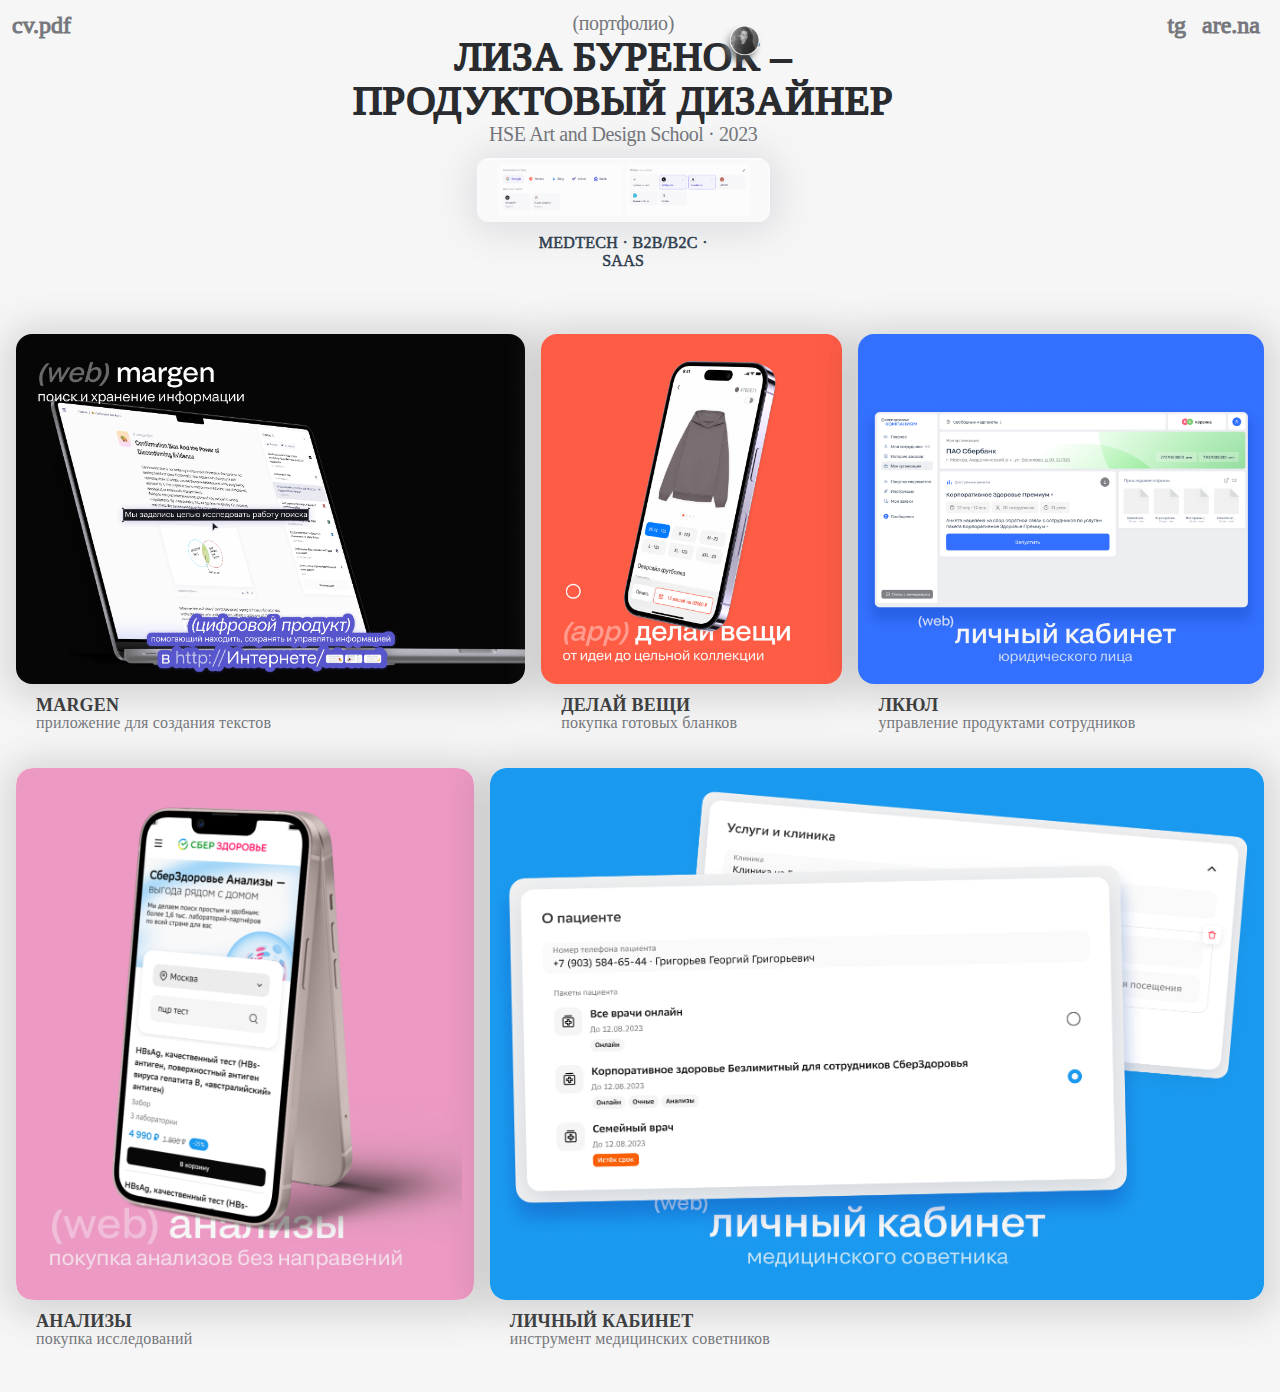
==== index.html @ c32981f9 "Add files via upload" ====
<!DOCTYPE html>
<html lang="ru">
<head>
	<meta charset="UTF-8">
	<meta name="viewport" content="width=device-width, initial-scale=1.0">
	<link rel="icon" type="image/x-icon" href="img/favicon.png">
	<link rel="stylesheet" href="style.css">
	<link rel="stylesheet" href="card.css">
	<link rel="stylesheet" href="global.css">
	<title>elizaburenok</title>
</head>
<body>
	<!--<div class="floatBlock"><img src="img/animation.gif" alt=""></div>-->
	<nav>
		<!-- для мобильной версии -->
		<div class="linksMobile">
		<a href="https://t.me/elizaburenok" target="_blank"><div class="linkIconMobile tg"></div></a>
		<a href="https://www.are.na/eliza-burenok" target="_blank"><div class="linkIconMobile arena"></div></a>
		<a href="docs/cv.pdf" download target="_blank"><div class="linkIconMobile cv"></div></a>
		</div>

	<a href="docs/cv.pdf" download target="_blank">cv.pdf</a>
		<header>
			<img class="myPhoto" src="img/me.png" alt="">
				<!--<span class="spanPortfolio">(портфолио)</span>

			<div class="textBlock">
			<span class="spanDesigner">Лиза Буренок – продуктовый дизайнер</span>
			<span class="spanSchool">HSE Art and Design School · 2023</span>
			</div>-->

			<div class="textBlock">
				<span>(портфолио)</span>
				<span>лиза буренок – <br> продуктовый дизайнер</span>
				<span>HSE Art and Design School · 2023</span>
				<div class="workDescription">
					<div class="floatBlock"><img src="img/animation.gif" alt=""></div>
					<span>medtech · b2b/b2c · <br> SAAS </span>
				</div>
			</div>
		</header>

		<div class="links">
		<a href="https://t.me/elizaburenok" target="_blank">tg</a>
		<a href="https://www.are.na/eliza-burenok" target="_blank">are.na</a>
		</div>

	</nav>
	<main>
		<div class="cards">
		<article class="card one">
			<div class="imgContainer"><a href="https://portfolio.hse.ru/Project/176616" target="_blank"><img src="img/margen.png" alt="Margen"></a></div>
			<div class="projectCard_text">
			<h4>Margen</h4>
			<span>приложение для создания текстов</span>
		</div>
		</article>
		<article class="card two">
			<div class="imgContainer"><a href="https://clck.ru/34vKow" target="_blank"><img src="img/делайвещи.png" alt="Делай вещи"></a></div>
			<div class="projectCard_text">
			<h4>Делай вещи</h4>
			<span>покупка готовых бланков</span>
		</div>
		</article>
		<article class="card three">
			<div class="imgContainer"><a href="лкюл.html"><img src="img/лкюл.png" alt="Личный кабинет"></a></div>
			<div class="projectCard_text">
			<h4>ЛКЮЛ</h4>
			<span>управление продуктами сотрудников</span>
		</div>
		</article>
	</div>

	<div class="cards">
		<article class="card four">
			<div class="imgContainer"><a href="https://lk.sberhealth.ru/laboratory-analyses" target="_blank"><img src="img/анализы.png" alt="Анализы"></a></div>
			<div class="projectCard_text">
			<h4>Анализы</h4>
			<span>покупка исследований</span>
		</div>
		</article>
		<article class="card five">
			<div class="imgContainer"><a href="ms.html"><img src="img/медсоветник.png" alt="Личный кабинет"></a></div>
			<div class="projectCard_text">
			<h4>Личный кабинет</h4>
			<span>инструмент медицинских советников</span>
		</div>
		</article>
	</div>
	</main>
	<footer></footer>
</body>
</html>
---- style.css ----
/* шапка  */
nav {
	display: flex;
	flex-flow: row;
	gap: 8px;
	justify-content: space-between;
}

nav a {
	font-size: 24px;
	font-weight: 500;
	line-height: normal;
	color: #75777C;
	display: inline-block;
	 -webkit-text-stroke: 1px;
	display: inline-block;
	margin-right: 8px;
	text-decoration: none;
}

.linkButton {
	font-size: 24px;
	font-weight: 500;
	line-height: normal;
	letter-spacing: -0.48px;
	text-transform: uppercase;
}

.linkButton:hover {
	color: #7B91DF;
}

a:hover {
	color: #7B91DF;
}

header {
	display: flex;
	flex-flow: row;
	gap: 20px;
}

main {
	display: flex;
	flex-flow: column;
	align-items: center;
}

.myPhoto {
	width: 48px;
	height: 48px;
	display: block;
	position: absolute;
	top: 2.4%;
	left: 56%;
}

/* иконки в навигации */

.links {
	display: flex;
	flex-direction: row;
	gap: 8px;
}

.linksMobile {
	display: none;
}

.linkIcon {
	display: block;
	width: 32px;
	height: 32px;
	border-radius: 100%;
	background-size: contain;
	box-sizing: border-box;
}

.linkIcon:hover {
	cursor: pointer;
	box-shadow: 1px 3px 37px rgba(149, 174, 212, 0.25);
	border: solid #7B91DF;
	border-radius: 100%;
	padding: 0px;
}


.arena {
	background-image: url(img/arena.png);
}

.logo {
	background-image: url(img/logo.png);
}

.tg {
	background-image: url(img/tg.png);
}

/* текст */

.floatBlock {
	width: 293px;
	height: 64px;
	border-radius: 12px;
	box-shadow: 1px 3px 37px 7px rgba(69, 79, 96, 0.14);
	position: relative;
	margin: 12px 0;
}

.floatBlock img {
	width: 100%;
	height: auto;
	display: block;
	border-radius: inherit;
}

.spanPortfolio {
	font-size: 37px;
	font-style: normal;
	font-weight: 600;
	line-height: normal;
	letter-spacing: 0.37px;
	color: #BABABA;
}

.textBlock {
	display: flex;
	flex-flow: column;
	align-items: center;
	color: #292B2F;
	margin-bottom: 60px;
}

.textBlock>span:nth-child(odd) {
	font-size: 20px;
	font-weight: 400;
	line-height: normal;
	letter-spacing: -0.4px;
	color: #75777C;
}

.textBlock>span:nth-child(2) {
	text-transform: uppercase;
	text-align: center;
	font-size: 40px;
	font-weight: 400;
	line-height: 44px;
	letter-spacing: 0.8px;
	-webkit-text-stroke: 2px;
}

/* декорированная строчка */
.workDescription>span {
	display: block;
	color: #2E3D4D;
	text-align: center;
	font-size: 16px;
	font-style: normal;
	font-weight: 400;
	line-height: 18px;
	letter-spacing: 0.32px;
	text-transform: uppercase;
	-webkit-text-stroke: 0.5px;
}


/* карточки*/

.cards {
	display: flex;
	width: 100%;
	flex-flow: row;
	gap: 8px;
	justify-content: flex-start;
	margin-bottom: 8px;
}

.cards:nth-child(3) {
	width: 66.6% !important;
}


/* страница лкюл */

.mainLKUL {
	display: flex;
	flex-flow: row !important;
	align-items: flex-start;
	justify-content: space-between;
	margin-top: 32px;
}

.mainLKUL video {
	display: block;
	margin: 32px 40px;
	width: 800px;
	height: 400px;
	border-radius: 16px;
}

aside {
	display: flex;
	flex-flow: column;
}

aside header {
	color: #3D3F41;
	font-size: 42px;
	font-weight: 900;
	line-height: 40px;
	letter-spacing: -0.42px;
	text-transform: uppercase;
}

.description.primary {
	color: #75777C !important;
}

.txt_blocks {
	display: flex;
	flex-flow: column;
	gap: 24px;
}

.txt_labelCaption {
	display: inline-flex;
	flex-direction: column;
	align-items: flex-start;
	gap: 8px;
}

.txt_labelCaption .label {
	font-size: 14px;
	font-weight: 400;
	line-height: 22px;
	letter-spacing: 0.16px;
	text-transform: lowercase;
	color: #75777C;
}

.txt_labelCaption a {
	color: #7B91DF !important;
}

.txt_blocks .txt_labelCaption header {
	font-size: 20px;
	font-weight: 900;
	line-height: 20px;
	letter-spacing: 0.2px;
	text-transform: uppercase;
	color: #75777C;
}

.description {
	font-size: 17px;
	font-weight: 400;
	line-height: 22px;
	letter-spacing: 0.24px;
	text-transform: lowercase;
}

.fileUt {
	background-color: #FFFFFF;
	padding: 24px;
	text-decoration: none;
	color: #3D3F41;
	border-radius: 24px;
}

video {
	box-shadow: 0px 2px 19px 4px rgba(98, 121, 176, 0.13);

}

footer span {
	color: #7B91DF;
	font-size: 24px;
	font-style: normal;
	font-weight: 400;
	line-height: 24px;
	letter-spacing: 0.24px;
	position: fixed;
	bottom: 12px;
	width: 100%;
}
---- card.css ----
.card {
	display: block;
	flex-grow: 1;
	padding:  4px 4px 12px 4px;
}

.imgContainer img {
	width: 100%;
	height: auto;
	display: block;
	border-radius: 16px;
	box-shadow: 1px 4px 37px 10px rgba(69, 63, 62, 0.19);
}

.projectCard_text {
	margin: 12px 20px;
}

.projectCard_text span {
	font-size: 16px;
	font-style: normal;
	font-weight: 400;
	line-height: 16px;
	letter-spacing: 0.16px;
	color: #75777C;
}

h4 {
	color: #3D3F41;
	font-size: 18px;
	font-style: normal;
	font-weight: 600;
	line-height: 18px;
	letter-spacing: 0.2px;
	text-transform: uppercase;
	margin: 0;
}

.six {
	display: block;
	height: 500px;
	width: 1380px;
}

/* поведение карточки */

.card:hover {
	background-color: #E3E3E3;
	border-radius: 16px;
	cursor: pointer;
}

.card:hover h4 {
	color: #7B91DF;
}
---- global.css ----
body {
	background: #F6F6F6;
	font-family: 'PP Radio Grotesk';
    padding: 0px;
    margin: 12px;
}

/* медиа запросы */
@media only screen and (max-width: 360px){
    body {
        margin: 16px;
    }

    nav {
    display: flex;
    flex-flow: column;
    gap: 8px;
    justify-content: space-between;
}

    .textBlock {
    margin-bottom: 32px;
}

    .textBlock>span:nth-child(odd) {
    font-size: 16px;
    font-weight: 400;
    line-height: normal;
    letter-spacing: -0.4px;
    color: #75777C;
}

.textBlock>span:nth-child(2) {
    text-transform: uppercase;
    text-align: center;
    font-size: 32px;
    font-weight: 400;
    line-height: 36px;
    letter-spacing: 0.8px;
    -webkit-text-stroke: 1.4px;
}

.cards {
    display: flex;
    width: 100%;
    flex-flow: column;
    gap: 8px;
    justify-content: flex-start;
    margin-bottom: 8px;
}

.card {
    display: block;
    flex-grow: 1;
    padding: 0px;
}

h4 {
    color: #3D3F41;
    font-size: 14px;
    font-style: normal;
    font-weight: 600;
    line-height: 14px;
    letter-spacing: 0.2px;
    text-transform: uppercase;
    margin: 0;
}

.projectCard_text span {
    font-size: 14px;
    line-height: 14px;
}


.floatBlock {
    display: none;
}

.links,.linkIcon {
    display: none;
}

.myPhoto {
    width: 48px;
    height: 48px;
    display: block;
    position: absolute;
    top: 15%;
    left: 68%;

}

.linksMobile {
    display: flex;
    flex-flow: row;
}

.linkIconMobile {
    display: block;
    width: 24px;
    height: 24px;
    border-radius: 100%;
    background-size: contain;
    box-sizing: border-box;
}
}

@font-face {
    font-family: 'PP Radio Grotesk';
    src: url('PPRadioGrotesk-Regular.eot');
    src: local('PP Radio Grotesk Regular'), local('PPRadioGrotesk-Regular'),
        url('PPRadioGrotesk-Regular.eot?#iefix') format('embedded-opentype'),
        url('PPRadioGrotesk-Regular.woff2') format('woff2'),
        url('PPRadioGrotesk-Regular.woff') format('woff'),
        url('PPRadioGrotesk-Regular.ttf') format('truetype');
    font-weight: normal;
    font-style: normal;
    font-display: swap;
}

@font-face {
    font-family: 'PP Radio Grotesk';
    src: url('PPRadioGrotesk-Ultralight.eot');
    src: local('PP Radio Grotesk Ultralight'), local('PPRadioGrotesk-Ultralight'),
        url('PPRadioGrotesk-Ultralight.eot?#iefix') format('embedded-opentype'),
        url('PPRadioGrotesk-Ultralight.woff2') format('woff2'),
        url('PPRadioGrotesk-Ultralight.woff') format('woff'),
        url('PPRadioGrotesk-Ultralight.ttf') format('truetype');
    font-weight: 200;
    font-style: normal;
    font-display: swap;
}

@font-face {
    font-family: 'PP Radio Grotesk';
    src: url('PPRadioGrotesk-Black.eot');
    src: local('PP Radio Grotesk Black'), local('PPRadioGrotesk-Black'),
        url('PPRadioGrotesk-Black.eot?#iefix') format('embedded-opentype'),
        url('PPRadioGrotesk-Black.woff2') format('woff2'),
        url('PPRadioGrotesk-Black.woff') format('woff'),
        url('PPRadioGrotesk-Black.ttf') format('truetype');
    font-weight: 900;
    font-style: normal;
    font-display: swap;
}

@font-face {
    font-family: 'PP Radio Grotesk';
    src: url('PPRadioGrotesk-BlackItalic.eot');
    src: local('PP Radio Grotesk Black Italic'), local('PPRadioGrotesk-BlackItalic'),
        url('PPRadioGrotesk-BlackItalic.eot?#iefix') format('embedded-opentype'),
        url('PPRadioGrotesk-BlackItalic.woff2') format('woff2'),
        url('PPRadioGrotesk-BlackItalic.woff') format('woff'),
        url('PPRadioGrotesk-BlackItalic.ttf') format('truetype');
    font-weight: 900;
    font-style: italic;
    font-display: swap;
}

@font-face {
    font-family: 'PP Radio Grotesk';
    src: url('PPRadioGrotesk-UltralightItalic.eot');
    src: local('PP Radio Grotesk Ultralight Italic'), local('PPRadioGrotesk-UltralightItalic'),
        url('PPRadioGrotesk-UltralightItalic.eot?#iefix') format('embedded-opentype'),
        url('PPRadioGrotesk-UltralightItalic.woff2') format('woff2'),
        url('PPRadioGrotesk-UltralightItalic.woff') format('woff'),
        url('PPRadioGrotesk-UltralightItalic.ttf') format('truetype');
    font-weight: 200;
    font-style: italic;
    font-display: swap;
}

@font-face {
    font-family: 'PP Radio Grotesk';
    src: url('PPRadioGrotesk-RegularItalic.eot');
    src: local('PP Radio Grotesk Regular Italic'), local('PPRadioGrotesk-RegularItalic'),
        url('PPRadioGrotesk-RegularItalic.eot?#iefix') format('embedded-opentype'),
        url('PPRadioGrotesk-RegularItalic.woff2') format('woff2'),
        url('PPRadioGrotesk-RegularItalic.woff') format('woff'),
        url('PPRadioGrotesk-RegularItalic.ttf') format('truetype');
    font-weight: normal;
    font-style: italic;
    font-display: swap;
}
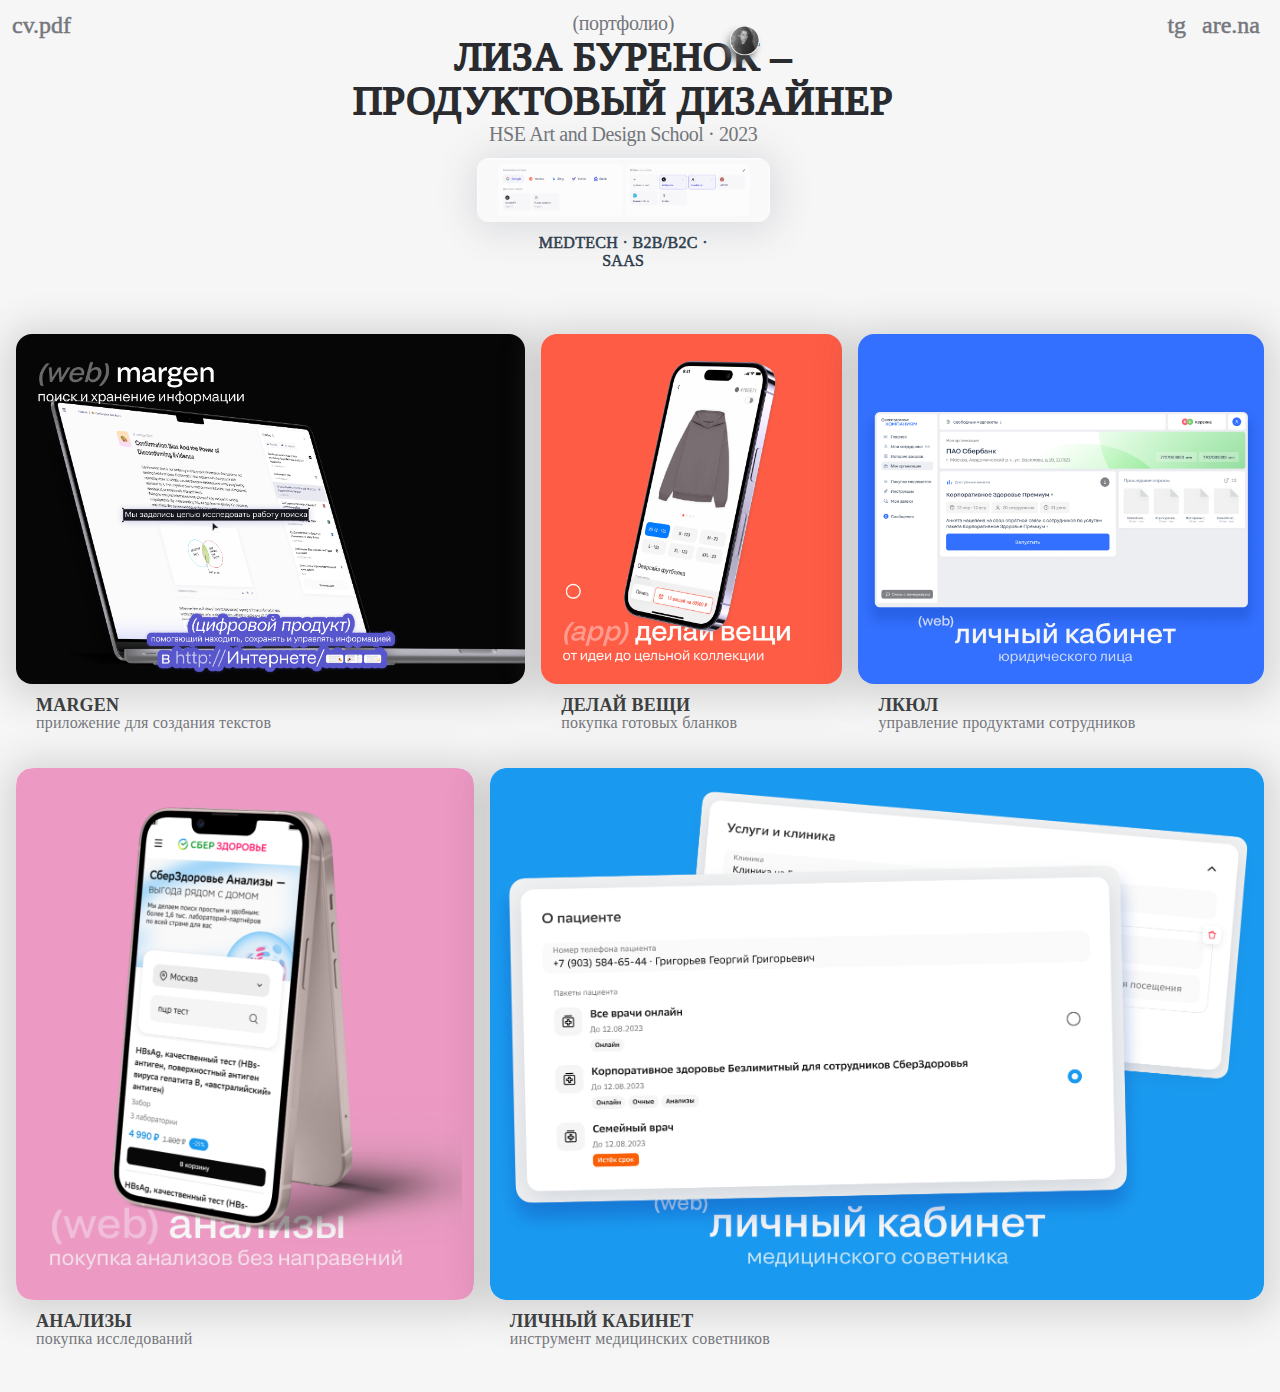
==== commit 751b3494: "Add files via upload" ====
--- a/index.html
+++ b/index.html
@@ -4,9 +4,10 @@
 	<meta charset="UTF-8">
 	<meta name="viewport" content="width=device-width, initial-scale=1.0">
 	<link rel="icon" type="image/x-icon" href="img/favicon.png">
+	<link rel="stylesheet" href="global.css">
 	<link rel="stylesheet" href="style.css">
+	<link rel="stylesheet" href="media.css">
 	<link rel="stylesheet" href="card.css">
-	<link rel="stylesheet" href="global.css">
 	<title>elizaburenok</title>
 </head>
 <body>
@@ -14,9 +15,9 @@
 	<nav>
 		<!-- для мобильной версии -->
 		<div class="linksMobile">
-		<a href="https://t.me/elizaburenok" target="_blank"><div class="linkIconMobile tg"></div></a>
-		<a href="https://www.are.na/eliza-burenok" target="_blank"><div class="linkIconMobile arena"></div></a>
-		<a href="docs/cv.pdf" download target="_blank"><div class="linkIconMobile cv"></div></a>
+			<a href="docs/cv.pdf" download target="_blank">cv.pdf</a>
+			<a href="https://t.me/elizaburenok" target="_blank">tg</a>
+			<a href="https://www.are.na/eliza-burenok" target="_blank">are.na</a>
 		</div>
 
 	<a href="docs/cv.pdf" download target="_blank">cv.pdf</a>
--- a/global.css
+++ b/global.css
@@ -3,106 +3,6 @@
 	font-family: 'PP Radio Grotesk';
     padding: 0px;
     margin: 12px;
-}
-
-/* медиа запросы */
-@media only screen and (max-width: 360px){
-    body {
-        margin: 16px;
-    }
-
-    nav {
-    display: flex;
-    flex-flow: column;
-    gap: 8px;
-    justify-content: space-between;
-}
-
-    .textBlock {
-    margin-bottom: 32px;
-}
-
-    .textBlock>span:nth-child(odd) {
-    font-size: 16px;
-    font-weight: 400;
-    line-height: normal;
-    letter-spacing: -0.4px;
-    color: #75777C;
-}
-
-.textBlock>span:nth-child(2) {
-    text-transform: uppercase;
-    text-align: center;
-    font-size: 32px;
-    font-weight: 400;
-    line-height: 36px;
-    letter-spacing: 0.8px;
-    -webkit-text-stroke: 1.4px;
-}
-
-.cards {
-    display: flex;
-    width: 100%;
-    flex-flow: column;
-    gap: 8px;
-    justify-content: flex-start;
-    margin-bottom: 8px;
-}
-
-.card {
-    display: block;
-    flex-grow: 1;
-    padding: 0px;
-}
-
-h4 {
-    color: #3D3F41;
-    font-size: 14px;
-    font-style: normal;
-    font-weight: 600;
-    line-height: 14px;
-    letter-spacing: 0.2px;
-    text-transform: uppercase;
-    margin: 0;
-}
-
-.projectCard_text span {
-    font-size: 14px;
-    line-height: 14px;
-}
-
-
-.floatBlock {
-    display: none;
-}
-
-.links,.linkIcon {
-    display: none;
-}
-
-.myPhoto {
-    width: 48px;
-    height: 48px;
-    display: block;
-    position: absolute;
-    top: 15%;
-    left: 68%;
-
-}
-
-.linksMobile {
-    display: flex;
-    flex-flow: row;
-}
-
-.linkIconMobile {
-    display: block;
-    width: 24px;
-    height: 24px;
-    border-radius: 100%;
-    background-size: contain;
-    box-sizing: border-box;
-}
 }
 
 @font-face {
--- a/style.css
+++ b/style.css
@@ -12,7 +12,7 @@
 	line-height: normal;
 	color: #75777C;
 	display: inline-block;
-	 -webkit-text-stroke: 1px;
+	 -webkit-text-stroke: 0.5px;
 	display: inline-block;
 	margin-right: 8px;
 	text-decoration: none;
@@ -23,7 +23,7 @@
 	font-weight: 500;
 	line-height: normal;
 	letter-spacing: -0.48px;
-	text-transform: uppercase;
+	text-transform: lowercase;
 }
 
 .linkButton:hover {
@@ -273,6 +273,11 @@
 
 }
 
+footer {
+	position: fixed;
+	bottom: 12px;
+}
+
 footer span {
 	color: #7B91DF;
 	font-size: 24px;
@@ -280,7 +285,5 @@
 	font-weight: 400;
 	line-height: 24px;
 	letter-spacing: 0.24px;
-	position: fixed;
-	bottom: 12px;
 	width: 100%;
 }--- a/media.css
+++ b/media.css
@@ -0,0 +1,148 @@
+/* медиа запросы */
+@media only screen and (max-width: 390px){
+    body {
+        margin: 1em 1em !important;
+    }
+
+/*навигация*/
+nav {
+    display: flex;
+    flex-flow: column;
+    gap: 8px;
+    justify-content: space-between;
+}
+
+.linksMobile {
+    display: flex;
+    flex-flow: row;
+    justify-content: center;
+    gap: 1.9em;
+    margin-bottom: 24px;
+    position: sticky;
+    align-items: baseline;
+}
+
+.linksMobile a {
+    font-size: 24px;
+    font-weight: 300;
+    -webkit-text-stroke: 1.3px;
+}
+
+.links,.linkIcon {
+    display: none;
+}
+
+nav>a {
+    display: none;
+}
+
+.linkIconMobile {
+    display: block;
+    width: 24px;
+    height: 24px;
+    border-radius: 100%;
+    background-size: contain;
+    box-sizing: border-box;
+}
+
+ .textBlock {
+    margin-bottom: 32px;
+}
+
+.textBlock>span:nth-child(odd) {
+    font-size: 16px;
+    font-weight: 400;
+    line-height: normal;
+    letter-spacing: -0.4px;
+    color: #75777C;
+}
+
+.textBlock>span:nth-child(2) {
+    text-transform: uppercase;
+    text-align: center;
+    font-size: 32px;
+    font-weight: 400;
+    line-height: 36px;
+    letter-spacing: 0.8px;
+    -webkit-text-stroke: 2px;
+}
+
+.cards {
+    display: flex;
+    width: 100%;
+    flex-flow: column;
+    justify-content: flex-start;
+}
+
+.card {
+    margin-bottom: 12px;
+}
+
+article.card {
+    display: block;
+    flex-grow: 1;
+    padding: 0px;
+}
+
+h4 {
+    color: #3D3F41;
+    font-size: 14px;
+    font-style: normal;
+    font-weight: 600;
+    line-height: 14px;
+    letter-spacing: 0.2px;
+    text-transform: lowercase !important;
+    margin: 0;
+}
+
+.projectCard_text {
+    display: none;
+}
+
+
+.floatBlock {
+    display: none;
+}
+
+.myPhoto {
+    width: 48px;
+    height: 48px;
+    display: block;
+    position: absolute;
+    top: 5em;
+    left: 16em;
+
+}
+
+/*внутренняя страница*/
+/*навигация*/
+.linksMobile>a:first-of-type {
+    text-transform: lowercase !important;
+}
+
+.mainLKUL {
+    display: flex;
+    flex-flow: column !important;
+    gap: 16px;
+    margin-top: 0.3em;
+}
+
+.txt_labelCaption {
+    gap: 0.5em;
+}
+
+.txt_labelCaption header {
+    font-size: 32px;
+}
+
+video {
+    margin: 0px !important;
+    width: 100% !important;
+    height: auto !important;
+}
+
+footer.mobile {
+    margin-top: 12px;
+    position: static !important;
+}
+}
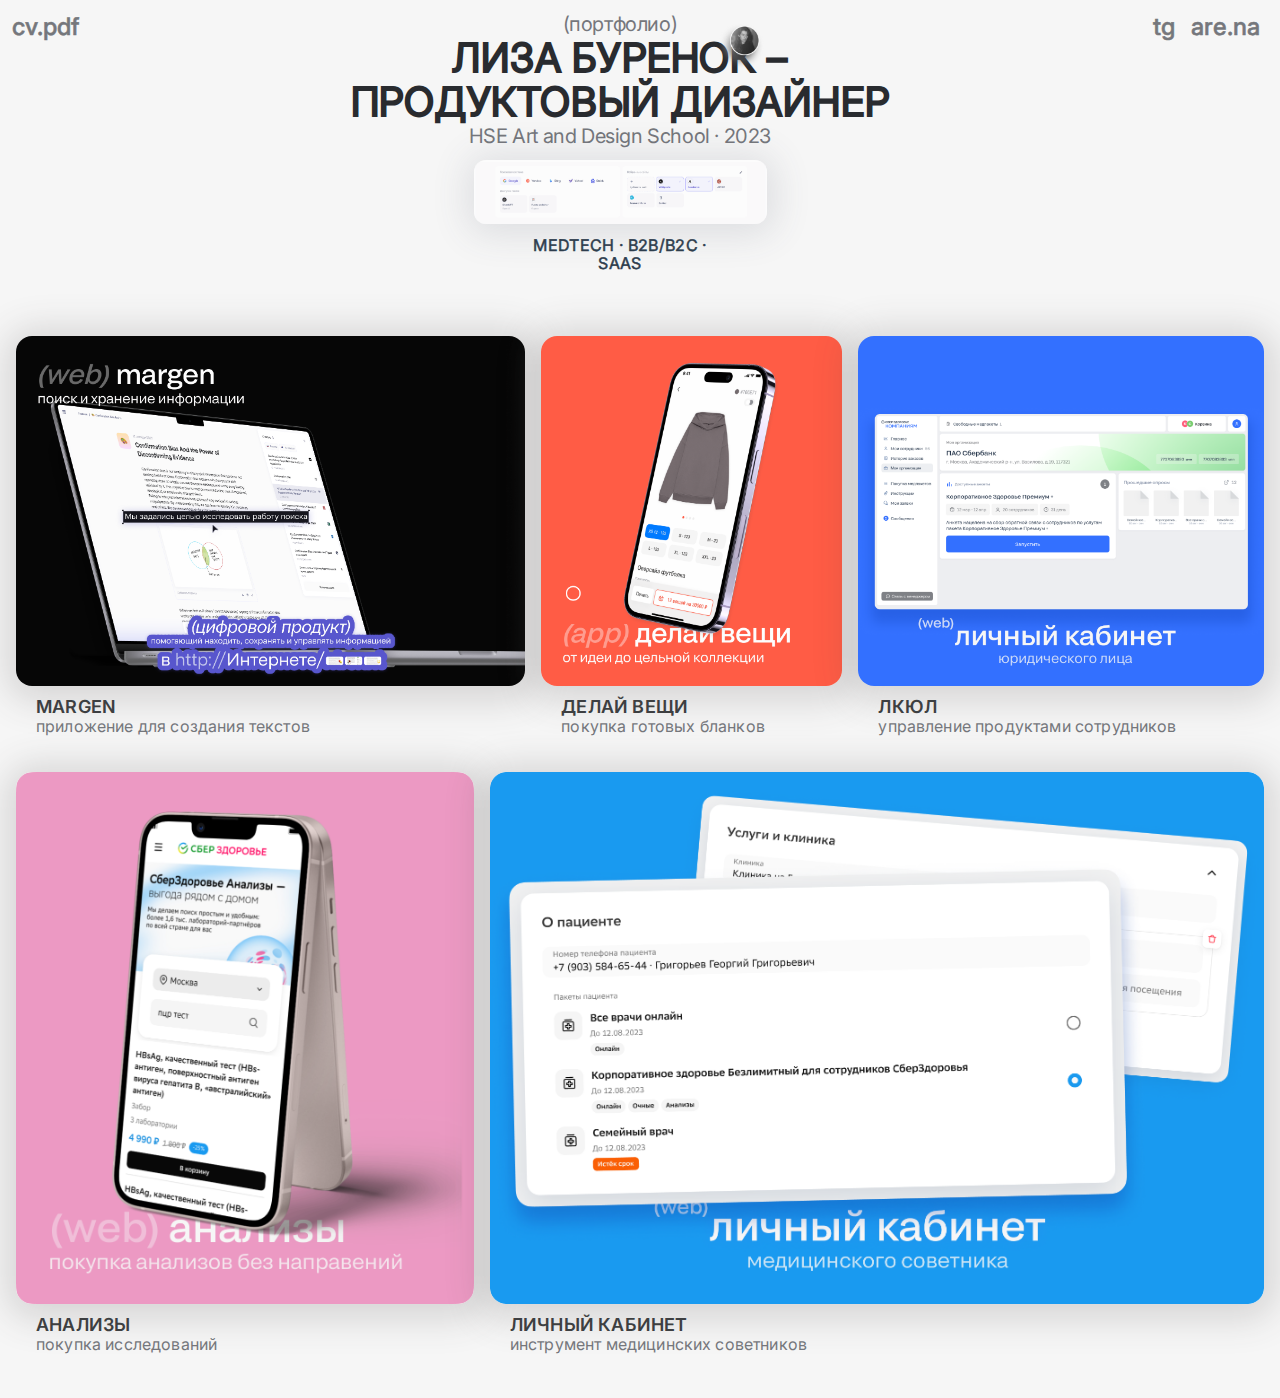
==== commit 5d0a9fe5: "Update index.html" ====
--- a/index.html
+++ b/index.html
@@ -8,6 +8,9 @@
 	<link rel="stylesheet" href="style.css">
 	<link rel="stylesheet" href="media.css">
 	<link rel="stylesheet" href="card.css">
+	<link rel="preconnect" href="https://fonts.googleapis.com">
+<link rel="preconnect" href="https://fonts.gstatic.com" crossorigin>
+<link href="https://fonts.googleapis.com/css2?family=Inter:wght@100;300;400&display=swap" rel="stylesheet">
 	<title>elizaburenok</title>
 </head>
 <body>
@@ -91,4 +94,4 @@
 	</main>
 	<footer></footer>
 </body>
-</html>+</html>
--- a/global.css
+++ b/global.css
@@ -1,84 +1,6 @@
 body {
 	background: #F6F6F6;
-	font-family: 'PP Radio Grotesk';
-    padding: 0px;
-    margin: 12px;
+	font-family: 'Inter';
+	padding: 0px;
+	margin: 12px;
 }
-
-@font-face {
-    font-family: 'PP Radio Grotesk';
-    src: url('PPRadioGrotesk-Regular.eot');
-    src: local('PP Radio Grotesk Regular'), local('PPRadioGrotesk-Regular'),
-        url('PPRadioGrotesk-Regular.eot?#iefix') format('embedded-opentype'),
-        url('PPRadioGrotesk-Regular.woff2') format('woff2'),
-        url('PPRadioGrotesk-Regular.woff') format('woff'),
-        url('PPRadioGrotesk-Regular.ttf') format('truetype');
-    font-weight: normal;
-    font-style: normal;
-    font-display: swap;
-}
-
-@font-face {
-    font-family: 'PP Radio Grotesk';
-    src: url('PPRadioGrotesk-Ultralight.eot');
-    src: local('PP Radio Grotesk Ultralight'), local('PPRadioGrotesk-Ultralight'),
-        url('PPRadioGrotesk-Ultralight.eot?#iefix') format('embedded-opentype'),
-        url('PPRadioGrotesk-Ultralight.woff2') format('woff2'),
-        url('PPRadioGrotesk-Ultralight.woff') format('woff'),
-        url('PPRadioGrotesk-Ultralight.ttf') format('truetype');
-    font-weight: 200;
-    font-style: normal;
-    font-display: swap;
-}
-
-@font-face {
-    font-family: 'PP Radio Grotesk';
-    src: url('PPRadioGrotesk-Black.eot');
-    src: local('PP Radio Grotesk Black'), local('PPRadioGrotesk-Black'),
-        url('PPRadioGrotesk-Black.eot?#iefix') format('embedded-opentype'),
-        url('PPRadioGrotesk-Black.woff2') format('woff2'),
-        url('PPRadioGrotesk-Black.woff') format('woff'),
-        url('PPRadioGrotesk-Black.ttf') format('truetype');
-    font-weight: 900;
-    font-style: normal;
-    font-display: swap;
-}
-
-@font-face {
-    font-family: 'PP Radio Grotesk';
-    src: url('PPRadioGrotesk-BlackItalic.eot');
-    src: local('PP Radio Grotesk Black Italic'), local('PPRadioGrotesk-BlackItalic'),
-        url('PPRadioGrotesk-BlackItalic.eot?#iefix') format('embedded-opentype'),
-        url('PPRadioGrotesk-BlackItalic.woff2') format('woff2'),
-        url('PPRadioGrotesk-BlackItalic.woff') format('woff'),
-        url('PPRadioGrotesk-BlackItalic.ttf') format('truetype');
-    font-weight: 900;
-    font-style: italic;
-    font-display: swap;
-}
-
-@font-face {
-    font-family: 'PP Radio Grotesk';
-    src: url('PPRadioGrotesk-UltralightItalic.eot');
-    src: local('PP Radio Grotesk Ultralight Italic'), local('PPRadioGrotesk-UltralightItalic'),
-        url('PPRadioGrotesk-UltralightItalic.eot?#iefix') format('embedded-opentype'),
-        url('PPRadioGrotesk-UltralightItalic.woff2') format('woff2'),
-        url('PPRadioGrotesk-UltralightItalic.woff') format('woff'),
-        url('PPRadioGrotesk-UltralightItalic.ttf') format('truetype');
-    font-weight: 200;
-    font-style: italic;
-    font-display: swap;
-}
-
-@font-face {
-    font-family: 'PP Radio Grotesk';
-    src: url('PPRadioGrotesk-RegularItalic.eot');
-    src: local('PP Radio Grotesk Regular Italic'), local('PPRadioGrotesk-RegularItalic'),
-        url('PPRadioGrotesk-RegularItalic.eot?#iefix') format('embedded-opentype'),
-        url('PPRadioGrotesk-RegularItalic.woff2') format('woff2'),
-        url('PPRadioGrotesk-RegularItalic.woff') format('woff'),
-        url('PPRadioGrotesk-RegularItalic.ttf') format('truetype');
-    font-weight: normal;
-    font-style: italic;
-    font-display: swap;
-}--- a/media.css
+++ b/media.css
@@ -1,5 +1,5 @@
 /* медиа запросы */
-@media only screen and (max-width: 390px){
+@media only screen and (max-width: 460px){
     body {
         margin: 1em 1em !important;
     }
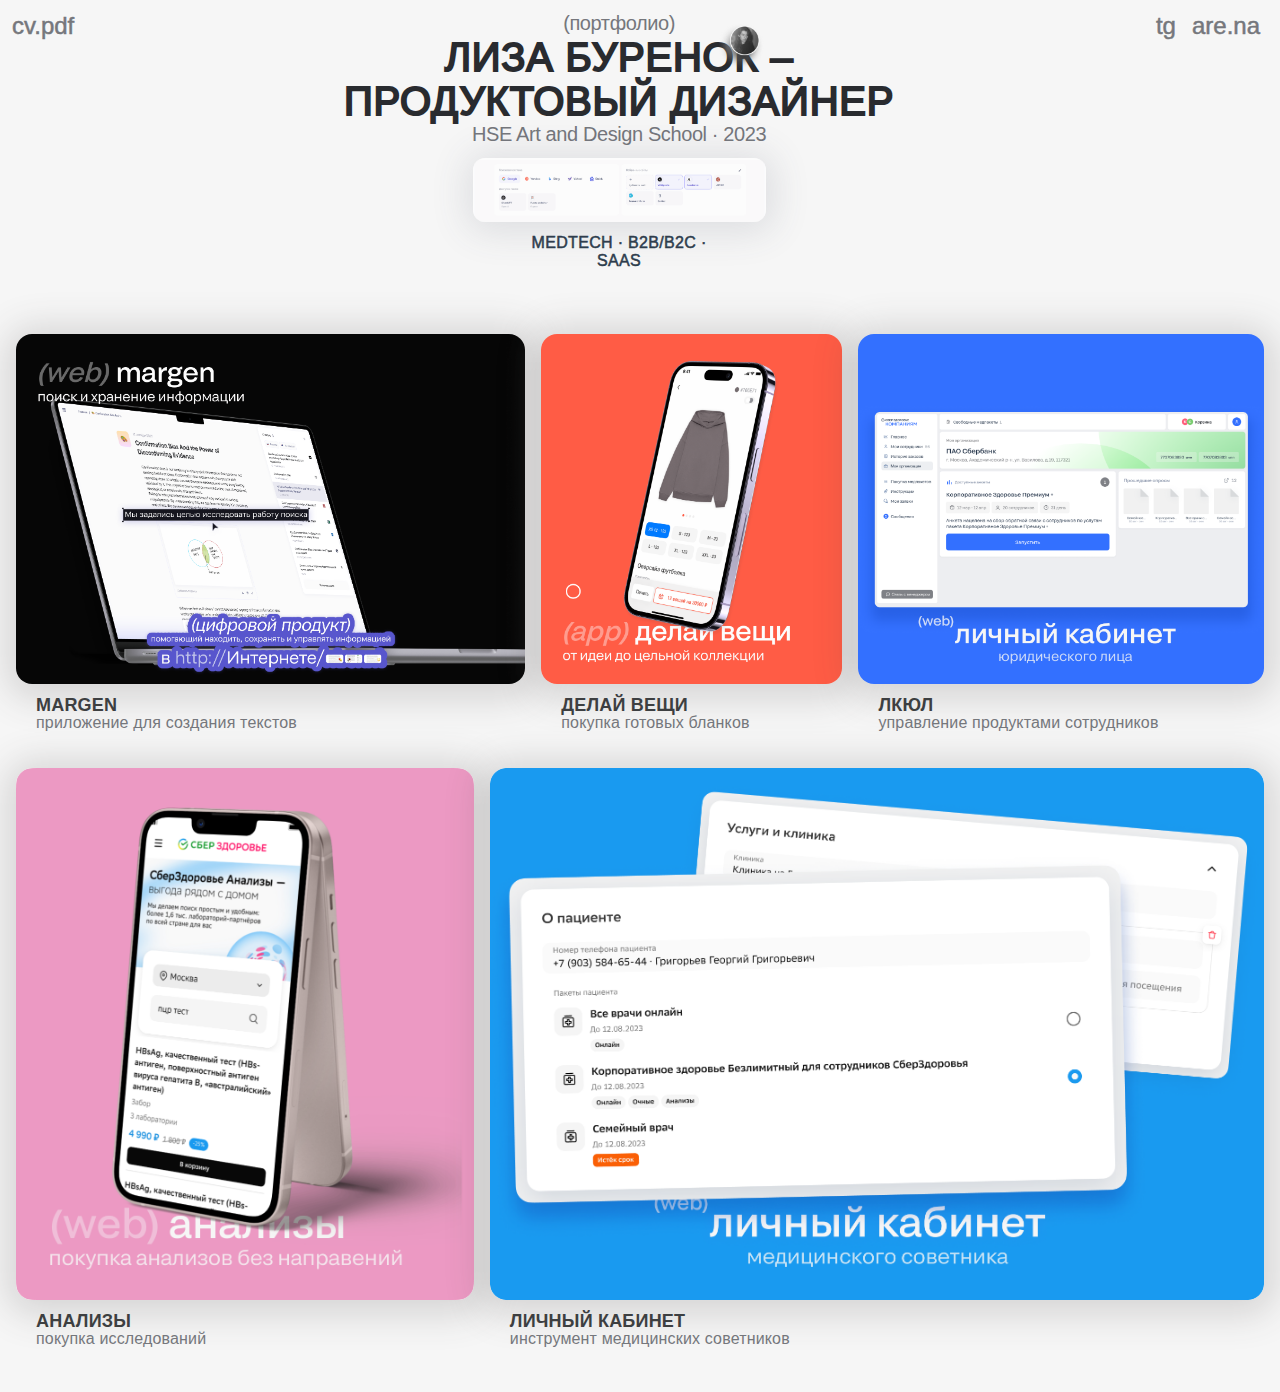
==== commit 6f378603: "Update index.html" ====
--- a/index.html
+++ b/index.html
@@ -8,9 +8,6 @@
 	<link rel="stylesheet" href="style.css">
 	<link rel="stylesheet" href="media.css">
 	<link rel="stylesheet" href="card.css">
-	<link rel="preconnect" href="https://fonts.googleapis.com">
-<link rel="preconnect" href="https://fonts.gstatic.com" crossorigin>
-<link href="https://fonts.googleapis.com/css2?family=Inter:wght@100;300;400&display=swap" rel="stylesheet">
 	<title>elizaburenok</title>
 </head>
 <body>
--- a/global.css
+++ b/global.css
@@ -1,6 +1,6 @@
 body {
 	background: #F6F6F6;
-	font-family: 'Inter';
+	font-family: 'Inter', sans-serif;
 	padding: 0px;
 	margin: 12px;
 }
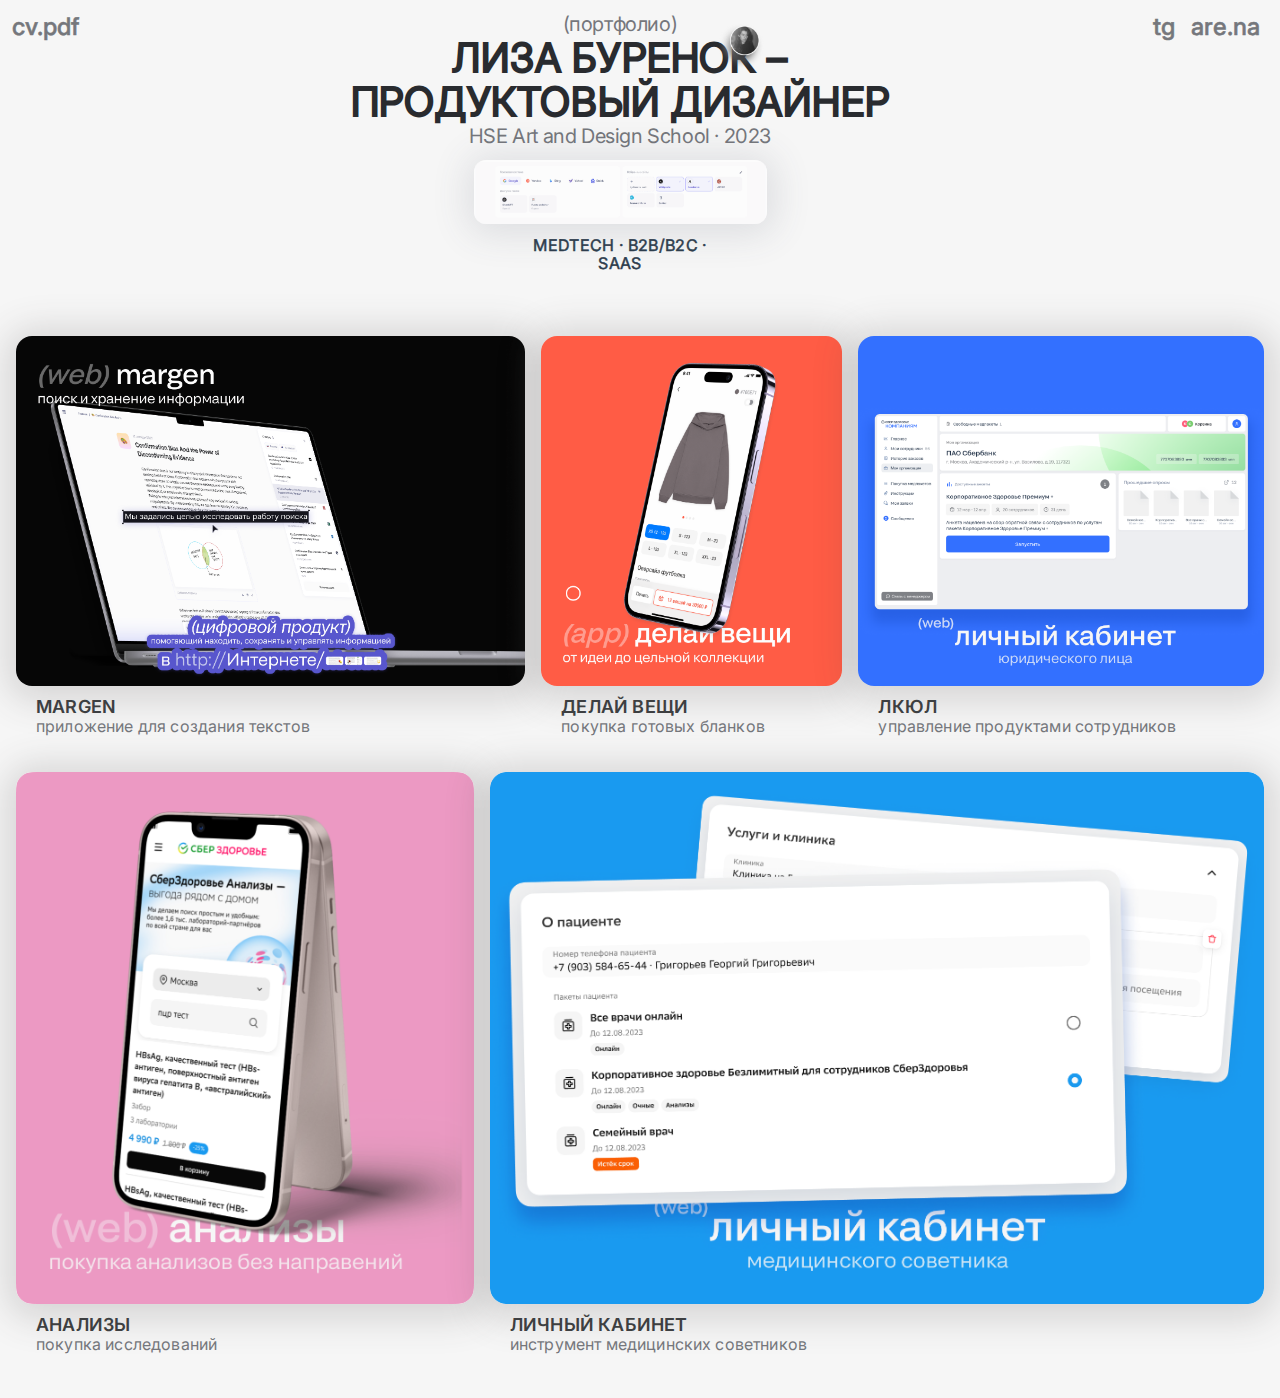
==== commit 334f8685: "Update index.html" ====
--- a/index.html
+++ b/index.html
@@ -4,6 +4,9 @@
 	<meta charset="UTF-8">
 	<meta name="viewport" content="width=device-width, initial-scale=1.0">
 	<link rel="icon" type="image/x-icon" href="img/favicon.png">
+	<link rel="preconnect" href="https://fonts.googleapis.com">
+	<link rel="preconnect" href="https://fonts.gstatic.com" crossorigin>
+	<link href="https://fonts.googleapis.com/css2?family=Inter:wght@100;300;400&display=swap" rel="stylesheet">
 	<link rel="stylesheet" href="global.css">
 	<link rel="stylesheet" href="style.css">
 	<link rel="stylesheet" href="media.css">
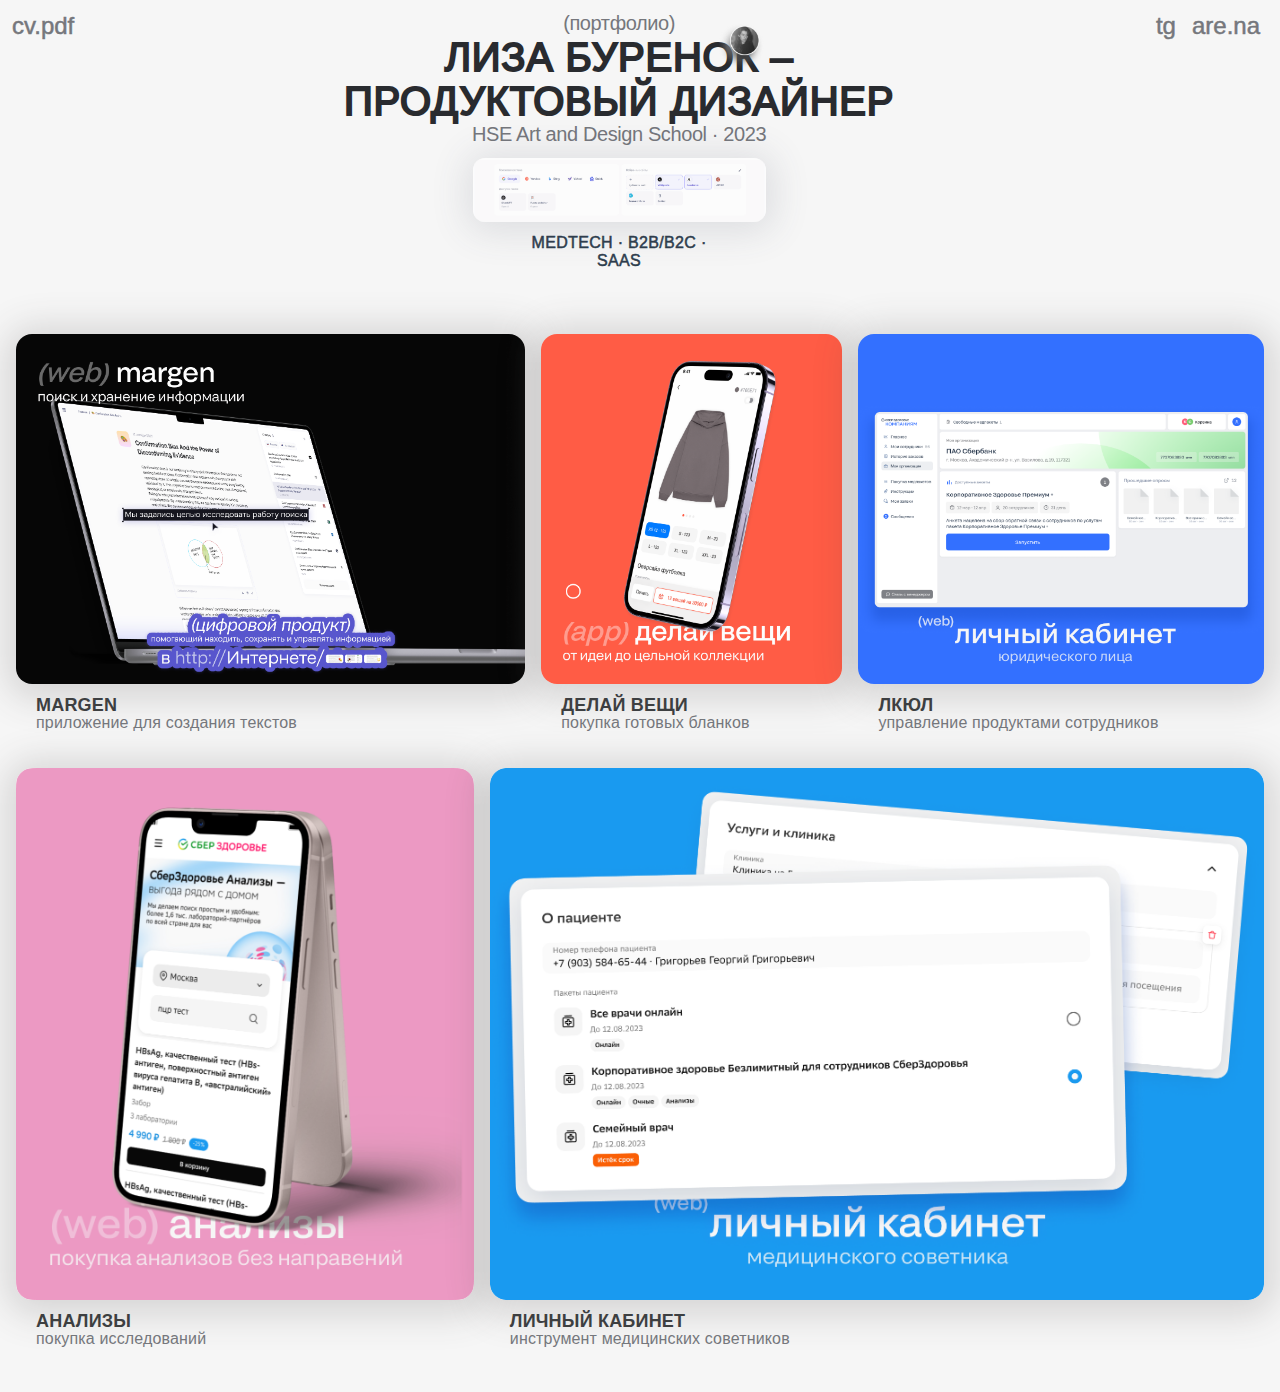
==== commit 2f1ffe4b: "Update index.html" ====
--- a/index.html
+++ b/index.html
@@ -4,9 +4,6 @@
 	<meta charset="UTF-8">
 	<meta name="viewport" content="width=device-width, initial-scale=1.0">
 	<link rel="icon" type="image/x-icon" href="img/favicon.png">
-	<link rel="preconnect" href="https://fonts.googleapis.com">
-	<link rel="preconnect" href="https://fonts.gstatic.com" crossorigin>
-	<link href="https://fonts.googleapis.com/css2?family=Inter:wght@100;300;400&display=swap" rel="stylesheet">
 	<link rel="stylesheet" href="global.css">
 	<link rel="stylesheet" href="style.css">
 	<link rel="stylesheet" href="media.css">
